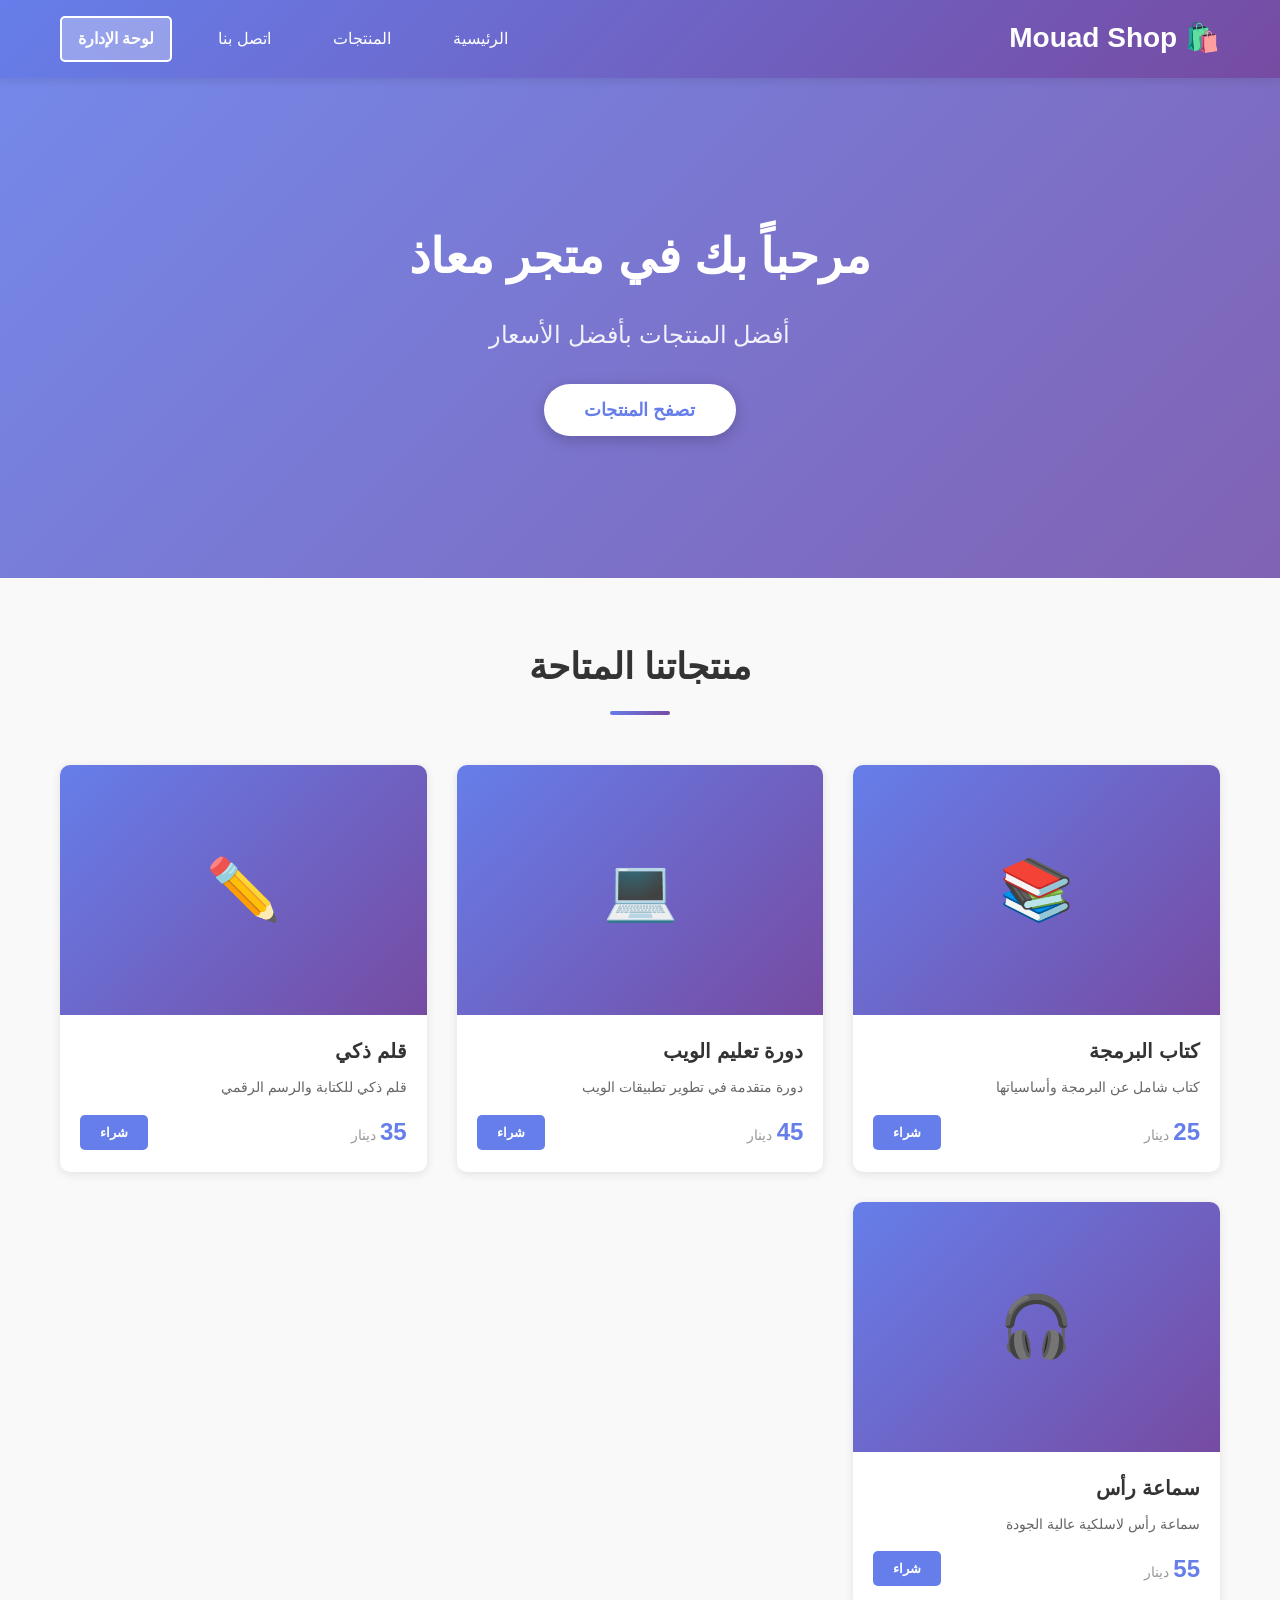
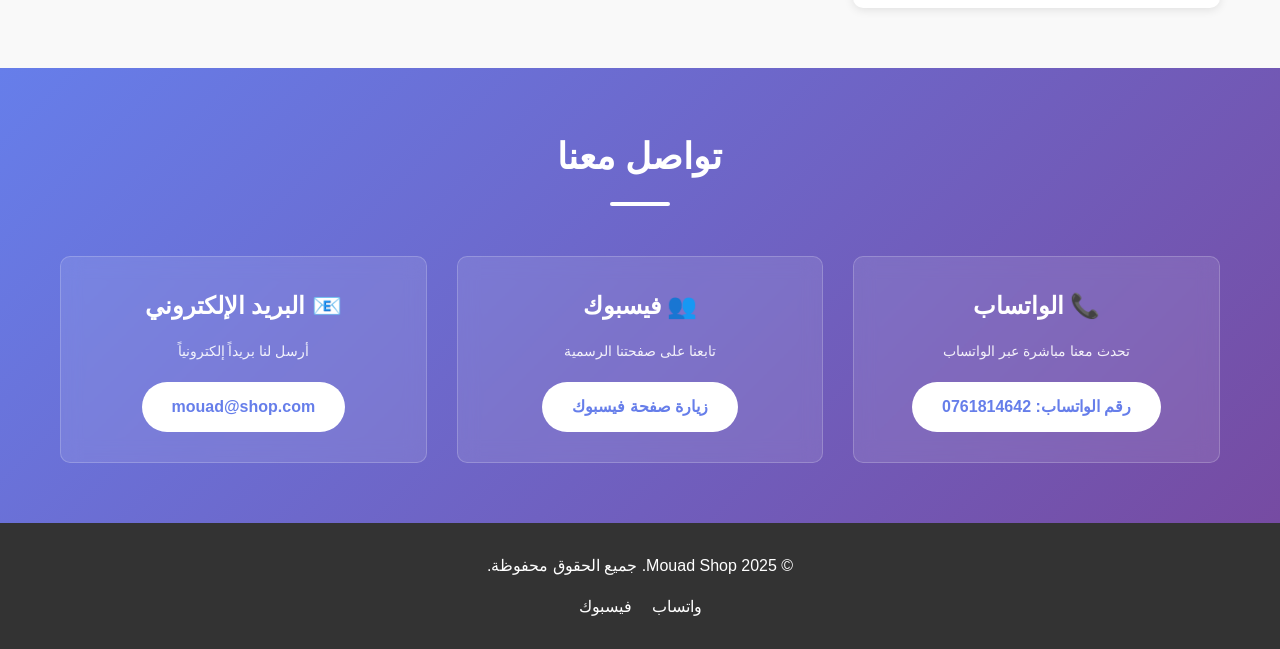
==== index.html @ b0d98ff1 "Add files via upload" ====
<!DOCTYPE html>
<html lang="ar" dir="rtl">
<head>
    <meta charset="UTF-8">
    <meta name="viewport" content="width=device-width, initial-scale=1.0">
    <title>Mouad Shop - متجرك الإلكتروني</title>
    <link rel="stylesheet" href="styles.css">
</head>
<body>
    <!-- Navigation Header -->
    <header class="header">
        <div class="container">
            <div class="header-content">
                <div class="logo">
                    <h1>🛍️ Mouad Shop</h1>
                </div>
                <nav class="nav">
                    <a href="#home" class="nav-link">الرئيسية</a>
                    <a href="#products" class="nav-link">المنتجات</a>
                    <a href="#contact" class="nav-link">اتصل بنا</a>
                    <a href="admin.html" class="nav-link admin-btn">لوحة الإدارة</a>
                </nav>
            </div>
        </div>
    </header>

    <!-- Hero Section -->
    <section class="hero" id="home">
        <div class="hero-content">
            <h2>مرحباً بك في متجر معاذ</h2>
            <p>أفضل المنتجات بأفضل الأسعار</p>
            <button class="hero-btn" onclick="document.getElementById('products').scrollIntoView({behavior: 'smooth'})">
                تصفح المنتجات
            </button>
        </div>
    </section>

    <!-- Products Section -->
    <section class="products-section" id="products">
        <div class="container">
            <h2 class="section-title">منتجاتنا المتاحة</h2>
            <div class="products-grid" id="productsGrid">
                <!-- Products will be loaded here from localStorage -->
            </div>
        </div>
    </section>

    <!-- Contact Section -->
    <section class="contact-section" id="contact">
        <div class="container">
            <h2 class="section-title">تواصل معنا</h2>
            <div class="contact-content">
                <div class="contact-card">
                    <h3>📞 الواتساب</h3>
                    <p>تحدث معنا مباشرة عبر الواتساب</p>
                    <a href="https://wa.me/218761814642" target="_blank" class="contact-btn">
                        رقم الواتساب: 0761814642
                    </a>
                </div>
                <div class="contact-card">
                    <h3>👥 فيسبوك</h3>
                    <p>تابعنا على صفحتنا الرسمية</p>
                    <a href="https://facebook.com/profile.php?id=61578600392928" target="_blank" class="contact-btn">
                        زيارة صفحة فيسبوك
                    </a>
                </div>
                <div class="contact-card">
                    <h3>📧 البريد الإلكتروني</h3>
                    <p>أرسل لنا بريداً إلكترونياً</p>
                    <a href="mailto:mouad@shop.com" class="contact-btn">
                        mouad@shop.com
                    </a>
                </div>
            </div>
        </div>
    </section>

    <!-- Footer -->
    <footer class="footer">
        <div class="container">
            <p>&copy; 2025 Mouad Shop. جميع الحقوق محفوظة.</p>
            <div class="footer-links">
                <a href="https://wa.me/218761814642" target="_blank">واتساب</a>
                <a href="https://facebook.com/profile.php?id=61578600392928" target="_blank">فيسبوك</a>
            </div>
        </div>
    </footer>

    <script src="script.js"></script>
</body>
</html>
---- styles.css ----
* {
    margin: 0;
    padding: 0;
    box-sizing: border-box;
}

body {
    font-family: 'Segoe UI', Tahoma, Geneva, Verdana, sans-serif;
    line-height: 1.6;
    color: #333;
    background-color: #f5f5f5;
}

.container {
    max-width: 1200px;
    margin: 0 auto;
    padding: 0 20px;
}

/* Header & Navigation */
.header {
    background: linear-gradient(135deg, #667eea 0%, #764ba2 100%);
    color: white;
    padding: 1rem 0;
    box-shadow: 0 2px 10px rgba(0,0,0,0.1);
    position: sticky;
    top: 0;
    z-index: 1000;
}

.header-content {
    display: flex;
    justify-content: space-between;
    align-items: center;
}

.logo h1 {
    font-size: 28px;
    font-weight: bold;
}

.nav {
    display: flex;
    gap: 30px;
    align-items: center;
}

.nav-link {
    color: white;
    text-decoration: none;
    font-size: 16px;
    transition: all 0.3s ease;
    padding: 8px 16px;
    border-radius: 5px;
}

.nav-link:hover {
    background-color: rgba(255,255,255,0.2);
    transform: translateY(-2px);
}

.admin-btn {
    background-color: rgba(255,255,255,0.3);
    border: 2px solid white;
    font-weight: bold;
}

.admin-btn:hover {
    background-color: white;
    color: #667eea;
}

/* Hero Section */
.hero {
    background: linear-gradient(135deg, rgba(102, 126, 234, 0.9) 0%, rgba(118, 75, 162, 0.9) 100%),
                url('data:image/svg+xml,<svg xmlns="http://www.w3.org/2000/svg" viewBox="0 0 1200 600"><defs><pattern id="pattern" x="0" y="0" width="100" height="100" patternUnits="userSpaceOnUse"><rect width="100" height="100" fill="none" stroke="white" stroke-width="0.5" opacity="0.1"/></pattern></defs><rect width="1200" height="600" fill="url(%23pattern)"/></svg>');
    background-attachment: fixed;
    color: white;
    padding: 120px 20px;
    text-align: center;
    min-height: 500px;
    display: flex;
    align-items: center;
    justify-content: center;
}

.hero-content h2 {
    font-size: 48px;
    margin-bottom: 20px;
    animation: fadeInDown 1s ease;
}

.hero-content p {
    font-size: 24px;
    margin-bottom: 30px;
    opacity: 0.9;
    animation: fadeInUp 1s ease;
}

.hero-btn {
    background-color: white;
    color: #667eea;
    padding: 15px 40px;
    font-size: 18px;
    border: none;
    border-radius: 50px;
    cursor: pointer;
    font-weight: bold;
    transition: all 0.3s ease;
    box-shadow: 0 4px 15px rgba(0,0,0,0.2);
}

.hero-btn:hover {
    transform: translateY(-3px);
    box-shadow: 0 6px 20px rgba(0,0,0,0.3);
}

@keyframes fadeInDown {
    from {
        opacity: 0;
        transform: translateY(-20px);
    }
    to {
        opacity: 1;
        transform: translateY(0);
    }
}

@keyframes fadeInUp {
    from {
        opacity: 0;
        transform: translateY(20px);
    }
    to {
        opacity: 1;
        transform: translateY(0);
    }
}

/* Products Section */
.products-section {
    padding: 60px 20px;
    background-color: #f9f9f9;
}

.section-title {
    text-align: center;
    font-size: 36px;
    margin-bottom: 50px;
    color: #333;
    position: relative;
    padding-bottom: 20px;
}

.section-title::after {
    content: '';
    position: absolute;
    bottom: 0;
    right: 50%;
    transform: translateX(50%);
    width: 60px;
    height: 4px;
    background: linear-gradient(135deg, #667eea 0%, #764ba2 100%);
    border-radius: 2px;
}

.products-grid {
    display: grid;
    grid-template-columns: repeat(auto-fill, minmax(280px, 1fr));
    gap: 30px;
}

.product-card {
    background: white;
    border-radius: 10px;
    overflow: hidden;
    box-shadow: 0 2px 10px rgba(0,0,0,0.1);
    transition: all 0.3s ease;
    animation: slideIn 0.5s ease;
}

@keyframes slideIn {
    from {
        opacity: 0;
        transform: translateY(20px);
    }
    to {
        opacity: 1;
        transform: translateY(0);
    }
}

.product-card:hover {
    transform: translateY(-10px);
    box-shadow: 0 5px 25px rgba(0,0,0,0.15);
}

.product-image {
    width: 100%;
    height: 250px;
    background: linear-gradient(135deg, #667eea 0%, #764ba2 100%);
    display: flex;
    align-items: center;
    justify-content: center;
    font-size: 60px;
    color: white;
    overflow: hidden;
}

.product-image img {
    width: 100%;
    height: 100%;
    object-fit: cover;
}

.product-info {
    padding: 20px;
}

.product-name {
    font-size: 20px;
    font-weight: bold;
    color: #333;
    margin-bottom: 10px;
}

.product-description {
    font-size: 14px;
    color: #666;
    margin-bottom: 15px;
    line-height: 1.5;
}

.product-footer {
    display: flex;
    justify-content: space-between;
    align-items: center;
}

.product-price {
    font-size: 24px;
    font-weight: bold;
    color: #667eea;
}

.product-currency {
    font-size: 14px;
    color: #999;
}

.product-action {
    background-color: #667eea;
    color: white;
    border: none;
    padding: 10px 20px;
    border-radius: 5px;
    cursor: pointer;
    transition: all 0.3s ease;
    font-weight: bold;
}

.product-action:hover {
    background-color: #764ba2;
    transform: scale(1.05);
}

/* Contact Section */
.contact-section {
    padding: 60px 20px;
    background: linear-gradient(135deg, #667eea 0%, #764ba2 100%);
    color: white;
}

.contact-section .section-title {
    color: white;
}

.contact-section .section-title::after {
    background: white;
}

.contact-content {
    display: grid;
    grid-template-columns: repeat(auto-fit, minmax(300px, 1fr));
    gap: 30px;
    margin-top: 40px;
}

.contact-card {
    background: rgba(255, 255, 255, 0.1);
    padding: 30px;
    border-radius: 10px;
    backdrop-filter: blur(10px);
    border: 1px solid rgba(255, 255, 255, 0.2);
    text-align: center;
    transition: all 0.3s ease;
}

.contact-card:hover {
    transform: translateY(-5px);
    background: rgba(255, 255, 255, 0.2);
}

.contact-card h3 {
    font-size: 24px;
    margin-bottom: 15px;
}

.contact-card p {
    font-size: 14px;
    margin-bottom: 20px;
    opacity: 0.9;
}

.contact-btn {
    display: inline-block;
    background-color: white;
    color: #667eea;
    padding: 12px 30px;
    border-radius: 50px;
    text-decoration: none;
    font-weight: bold;
    transition: all 0.3s ease;
    border: none;
    cursor: pointer;
}

.contact-btn:hover {
    transform: scale(1.05);
    box-shadow: 0 4px 15px rgba(0,0,0,0.2);
}

/* Footer */
.footer {
    background-color: #333;
    color: white;
    text-align: center;
    padding: 30px 20px;
}

.footer-links {
    margin-top: 15px;
    display: flex;
    justify-content: center;
    gap: 20px;
}

.footer-links a {
    color: white;
    text-decoration: none;
    transition: all 0.3s ease;
}

.footer-links a:hover {
    color: #667eea;
}

/* Responsive Design */
@media (max-width: 768px) {
    .header-content {
        flex-direction: column;
        gap: 20px;
    }

    .nav {
        gap: 15px;
        flex-wrap: wrap;
        justify-content: center;
    }

    .hero-content h2 {
        font-size: 32px;
    }

    .hero-content p {
        font-size: 18px;
    }

    .products-grid {
        grid-template-columns: repeat(auto-fill, minmax(200px, 1fr));
        gap: 20px;
    }

    .product-card {
        margin-bottom: 10px;
    }

    .section-title {
        font-size: 28px;
    }
}

@media (max-width: 480px) {
    .hero {
        padding: 80px 20px;
    }

    .hero-content h2 {
        font-size: 24px;
    }

    .hero-content p {
        font-size: 16px;
    }

    .products-grid {
        grid-template-columns: 1fr;
    }

    .section-title {
        font-size: 24px;
    }

    .contact-content {
        grid-template-columns: 1fr;
    }

    .nav {
        gap: 10px;
    }

    .logo h1 {
        font-size: 20px;
    }
}

/* Empty State */
.empty-state {
    text-align: center;
    padding: 60px 20px;
    color: #999;
}

.empty-state h3 {
    font-size: 24px;
    margin-bottom: 15px;
}

.empty-state p {
    font-size: 16px;
}
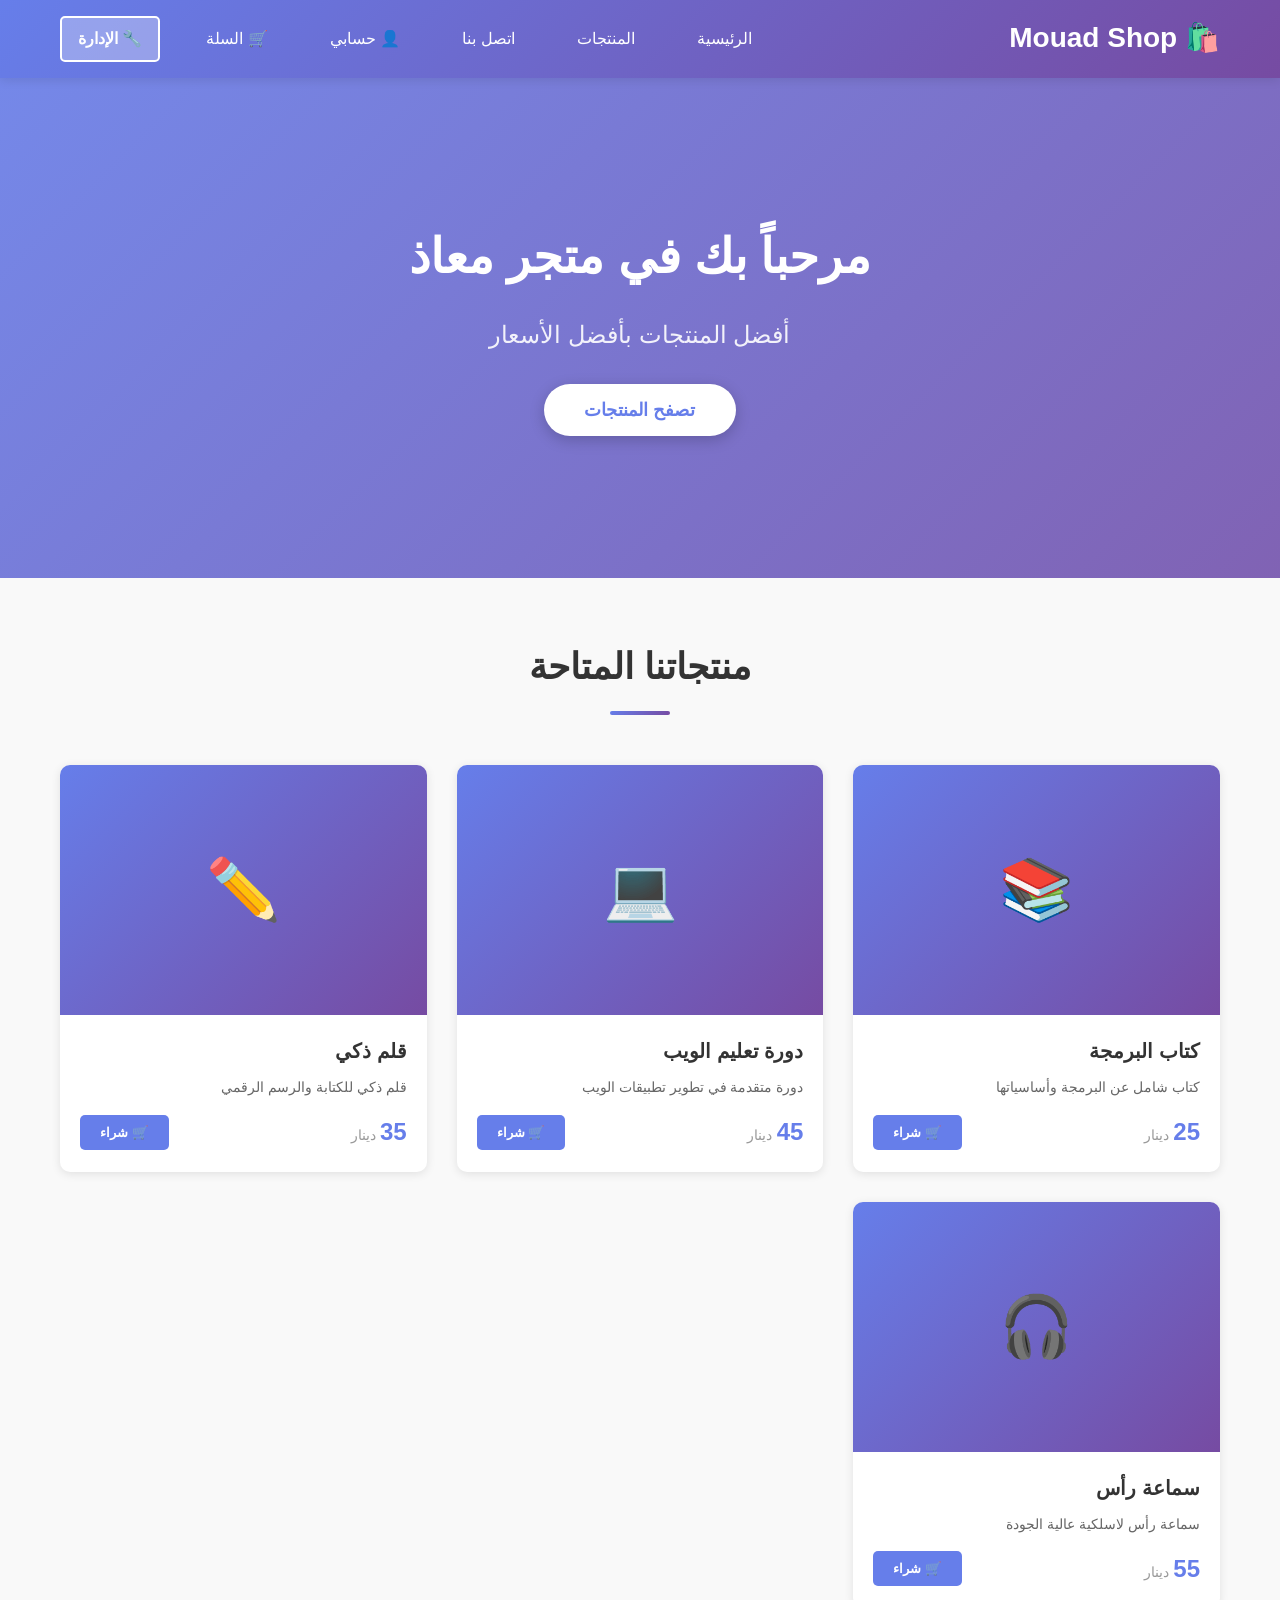
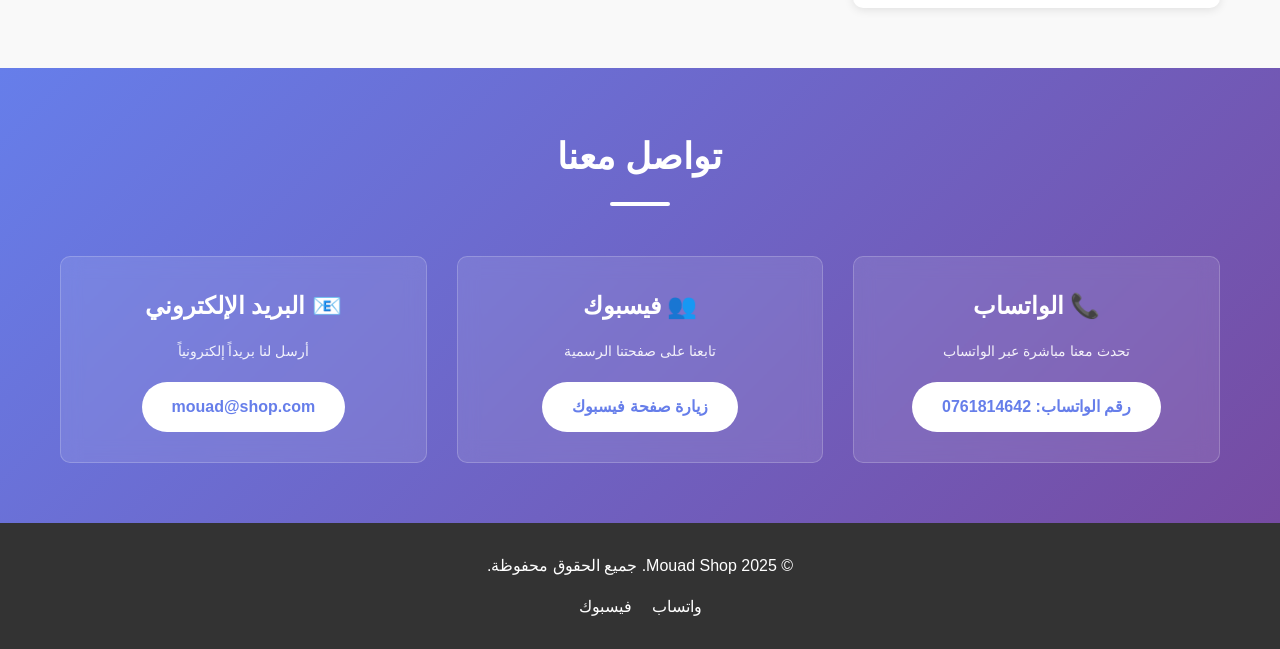
==== commit 262f0d50: "Add files via upload" ====
--- a/index.html
+++ b/index.html
@@ -18,7 +18,12 @@
                     <a href="#home" class="nav-link">الرئيسية</a>
                     <a href="#products" class="nav-link">المنتجات</a>
                     <a href="#contact" class="nav-link">اتصل بنا</a>
-                    <a href="admin.html" class="nav-link admin-btn">لوحة الإدارة</a>
+                    <a href="customer-login.html" class="nav-link">👤 حسابي</a>
+                    <a href="cart.html" class="nav-link cart-link">
+                        🛒 السلة
+                        <span class="cart-badge" id="cartBadge"></span>
+                    </a>
+                    <a href="login.html" class="nav-link admin-btn">🔧 الإدارة</a>
                 </nav>
             </div>
         </div>
--- a/styles.css
+++ b/styles.css
@@ -52,11 +52,36 @@
     transition: all 0.3s ease;
     padding: 8px 16px;
     border-radius: 5px;
+    position: relative;
 }
 
 .nav-link:hover {
     background-color: rgba(255,255,255,0.2);
     transform: translateY(-2px);
+}
+
+.cart-link {
+    display: flex;
+    align-items: center;
+    gap: 5px;
+    position: relative;
+}
+
+.cart-badge {
+    background-color: #ff4757;
+    color: white;
+    border-radius: 50%;
+    width: 24px;
+    height: 24px;
+    display: flex;
+    align-items: center;
+    justify-content: center;
+    font-size: 12px;
+    font-weight: bold;
+    position: absolute;
+    top: -8px;
+    right: -8px;
+    display: none;
 }
 
 .admin-btn {
